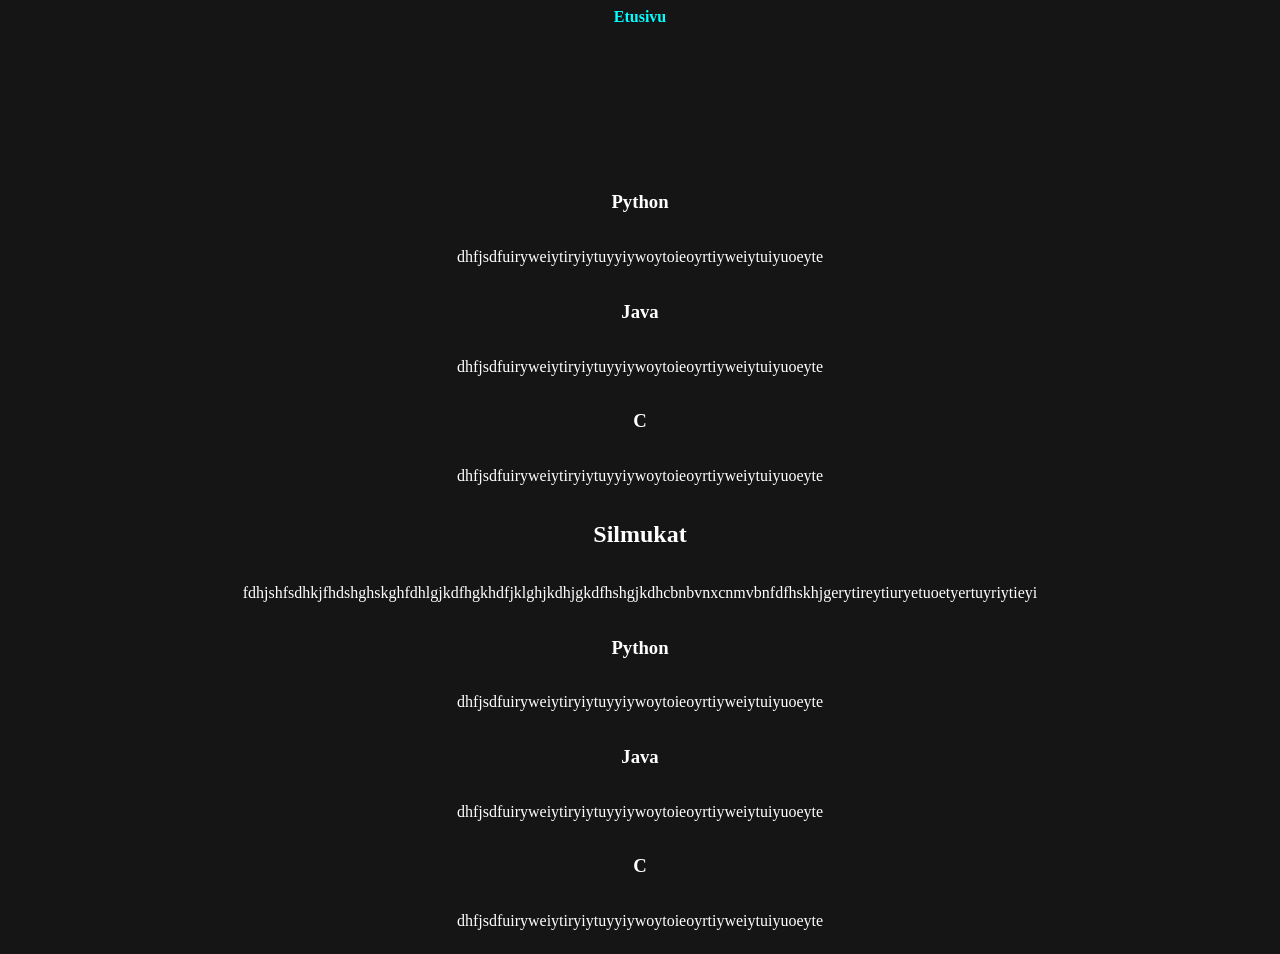
==== language-comparison.html @ f5d7fb4e "Add files via upload" ====
<!DOCTYPE html>
<html>
	<head>
		<link rel="stylesheet" href="styles.css">
	</head>
	<body>

	<header>
		<a href="./index.html" target="_top">Etusivu</a>
	</header>

	<div>
		<h1></h1>
		<p>
		</p>
	
		<div>	
			<h2></h2>
			<p>
			</p>

			<div class="python-paragraph">
				<h3>Python</h3>
				<p>dhfjsdfuiryweiytiryiytuyyiywoytoieoyrtiyweiytuiyuoeyte</p>
			</div>

			<div class="java-paragraph">
				<h3>Java</h3>
				<p>dhfjsdfuiryweiytiryiytuyyiywoytoieoyrtiyweiytuiyuoeyte</p>
			</div>

			<div class="c-paragraph">
				<h3>C</h3>
				<p>dhfjsdfuiryweiytiryiytuyyiywoytoieoyrtiyweiytuiyuoeyte</p>
			</div>
		</div>

		<div>
			<h2>Silmukat</h2>
			<p>
				fdhjshfsdhkjfhdshghskghfdhlgjkdfhgkhdfjklghjkdhjgkdfhshgjkdhcbnbvnxcnmvbnfdfhskhjgerytireytiuryetuoetyertuyriytieyi
			</p>

			<div class="python-paragraph">
				<h3>Python</h3>
				<p>dhfjsdfuiryweiytiryiytuyyiywoytoieoyrtiyweiytuiyuoeyte</p>
			</div>

			<div class="java-paragraph">
				<h3>Java</h3>
				<p>dhfjsdfuiryweiytiryiytuyyiywoytoieoyrtiyweiytuiyuoeyte</p>
			</div>

			<div class="c-paragraph">
				<h3>C</h3>
				<p>dhfjsdfuiryweiytiryiytuyyiywoytoieoyrtiyweiytuiyuoeyte</p>
			</div>
		</div>
	</div>
	</body>
</html>
---- styles.css ----
* {
	color: #FFF;
	font-family: Consolas;
}

body {
	background-color: #151515;

	display: flex;
	flex-direction: column;
	justify-content: center;
	align-items: center;
	text-align: center;	
}

.content-container {
	display: flex;
	flex-direction: column;
	justify-content: center;
	align-items: center;
	text-align: center;

	width: 70%;
}

div {
	display: flex;
	flex-direction: column;
	justify-content: center;
	align-items: center;
	text-align: center;

	width: 100%;
}

div p {
	padding: 0 1em;
}

header a {
	font-weight: bold;
	text-decoration: none;
	color: Cyan;
}

header a:visited {
	color: Cyan;
}

.python-example {
	background-color: #052505;
}

.java-example {
	background-color: #252500;
}

.c-example {
	background-color: #250505;
}

.example-image {
	width: auto;

	margin-bottom: 1em;
}

.small-example-image {
	height: 2em;
}

.medium-example-image {
	height: 4em;
}
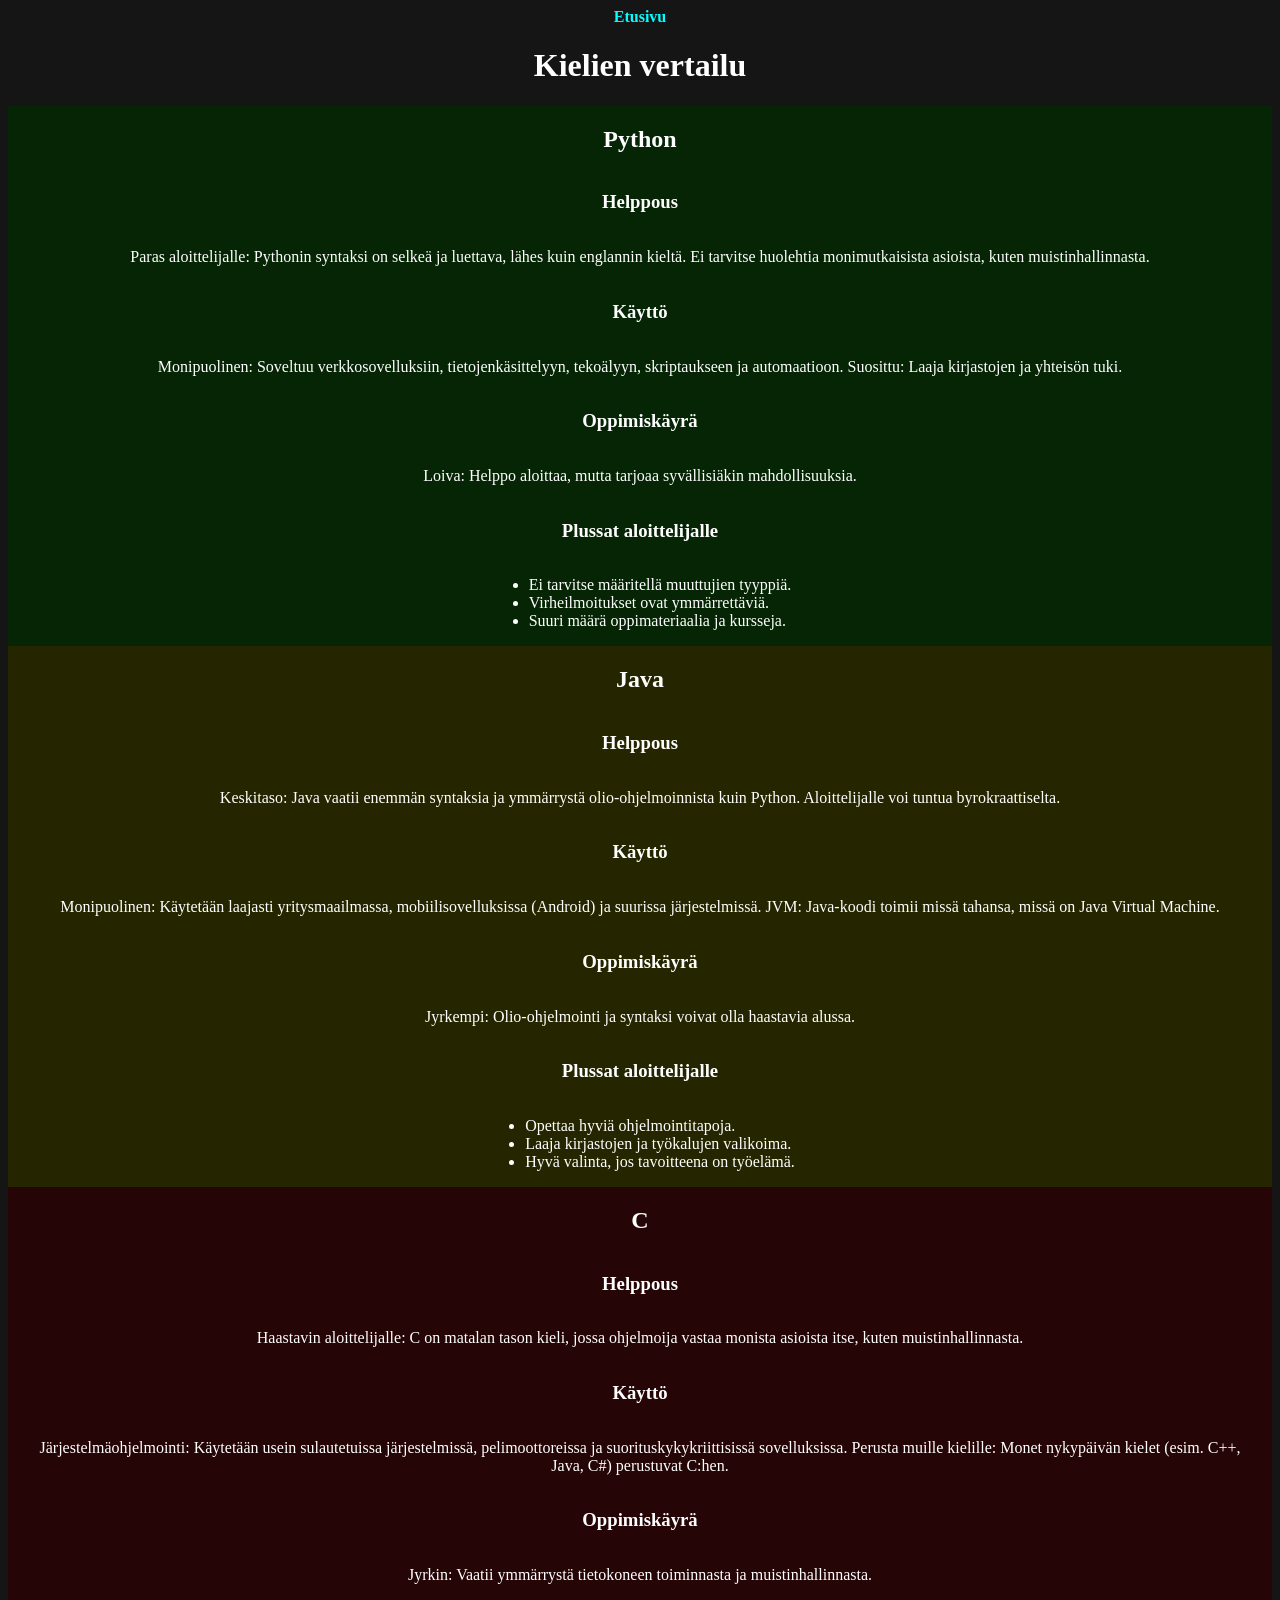
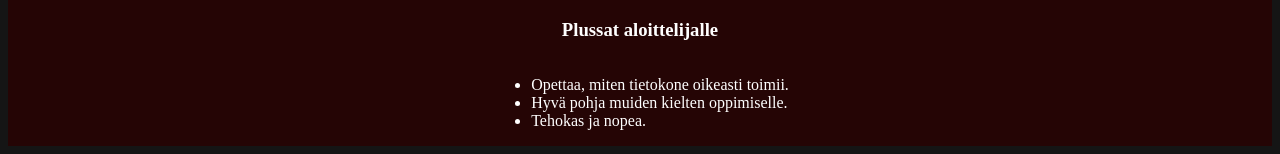
==== commit af0be975: "Add files via upload" ====
--- a/language-comparison.html
+++ b/language-comparison.html
@@ -10,52 +10,86 @@
 	</header>
 
 	<div>
-		<h1></h1>
-		<p>
-		</p>
+		<h1>Kielien vertailu</h1>
 	
-		<div>	
-			<h2></h2>
+		<div class="python-example">	
+			<h2>Python</h2>
+
+			<h3>Helppous</h3>
 			<p>
+				Paras aloittelijalle: Pythonin syntaksi on selkeä ja luettava, lähes kuin englannin kieltä. Ei tarvitse huolehtia monimutkaisista asioista, kuten muistinhallinnasta.
 			</p>
 
-			<div class="python-paragraph">
-				<h3>Python</h3>
-				<p>dhfjsdfuiryweiytiryiytuyyiywoytoieoyrtiyweiytuiyuoeyte</p>
-			</div>
+			<h3>Käyttö</h3>
+			<p>
+				Monipuolinen: Soveltuu verkkosovelluksiin, tietojenkäsittelyyn, tekoälyyn, skriptaukseen ja automaatioon. Suosittu: Laaja kirjastojen ja yhteisön tuki.
+			</p>
 
-			<div class="java-paragraph">
-				<h3>Java</h3>
-				<p>dhfjsdfuiryweiytiryiytuyyiywoytoieoyrtiyweiytuiyuoeyte</p>
-			</div>
+			<h3>Oppimiskäyrä</h3>
+			<p>
+				Loiva: Helppo aloittaa, mutta tarjoaa syvällisiäkin mahdollisuuksia.
+			</p>
 
-			<div class="c-paragraph">
-				<h3>C</h3>
-				<p>dhfjsdfuiryweiytiryiytuyyiywoytoieoyrtiyweiytuiyuoeyte</p>
-			</div>
+			<h3>Plussat aloittelijalle</h3>
+			<ul>
+				<li>Ei tarvitse määritellä muuttujien tyyppiä.</li>
+				<li>Virheilmoitukset ovat ymmärrettäviä.</li>
+				<li>Suuri määrä oppimateriaalia ja kursseja.</li>
+			</ul>
+		</div>
+		
+		<div class="java-example">	
+			<h2>Java</h2>
+
+			<h3>Helppous</h3>
+			<p>
+				Keskitaso: Java vaatii enemmän syntaksia ja ymmärrystä olio-ohjelmoinnista kuin Python. Aloittelijalle voi tuntua byrokraattiselta.
+			</p>
+
+			<h3>Käyttö</h3>
+			<p>
+				Monipuolinen: Käytetään laajasti yritysmaailmassa, mobiilisovelluksissa (Android) ja suurissa järjestelmissä. JVM: Java-koodi toimii missä tahansa, missä on Java Virtual Machine.
+			</p>
+
+			<h3>Oppimiskäyrä</h3>
+			<p>
+				Jyrkempi: Olio-ohjelmointi ja syntaksi voivat olla haastavia alussa.
+			</p>
+
+			<h3>Plussat aloittelijalle</h3>
+			<ul>
+				<li>Opettaa hyviä ohjelmointitapoja.</li>
+				<li>Laaja kirjastojen ja työkalujen valikoima.</li>
+				<li>Hyvä valinta, jos tavoitteena on työelämä.</li>
+			</ul>
 		</div>
 
-		<div>
-			<h2>Silmukat</h2>
+		<div class="c-example">	
+			<h2>C</h2>
+
+			<h3>Helppous</h3>
 			<p>
-				fdhjshfsdhkjfhdshghskghfdhlgjkdfhgkhdfjklghjkdhjgkdfhshgjkdhcbnbvnxcnmvbnfdfhskhjgerytireytiuryetuoetyertuyriytieyi
+				Haastavin aloittelijalle: C on matalan tason kieli, jossa ohjelmoija vastaa monista asioista itse, kuten muistinhallinnasta.
 			</p>
 
-			<div class="python-paragraph">
-				<h3>Python</h3>
-				<p>dhfjsdfuiryweiytiryiytuyyiywoytoieoyrtiyweiytuiyuoeyte</p>
-			</div>
+			<h3>Käyttö</h3>
+			<p>
+				Järjestelmäohjelmointi: Käytetään usein sulautetuissa järjestelmissä, pelimoottoreissa ja suorituskykykriittisissä sovelluksissa. Perusta muille kielille: Monet nykypäivän kielet (esim. C++, Java, C#) perustuvat C:hen.
+			</p>
 
-			<div class="java-paragraph">
-				<h3>Java</h3>
-				<p>dhfjsdfuiryweiytiryiytuyyiywoytoieoyrtiyweiytuiyuoeyte</p>
-			</div>
+			<h3>Oppimiskäyrä</h3>
+			<p>
+				Jyrkin: Vaatii ymmärrystä tietokoneen toiminnasta ja muistinhallinnasta.
+			</p>
 
-			<div class="c-paragraph">
-				<h3>C</h3>
-				<p>dhfjsdfuiryweiytiryiytuyyiywoytoieoyrtiyweiytuiyuoeyte</p>
-			</div>
+			<h3>Plussat aloittelijalle</h3>
+			<ul>
+				<li>Opettaa, miten tietokone oikeasti toimii.</li>
+				<li>Hyvä pohja muiden kielten oppimiselle.</li>
+				<li>Tehokas ja nopea.</li>
+			</ul>
 		</div>
+		
 	</div>
 	</body>
 </html>
--- a/styles.css
+++ b/styles.css
@@ -47,6 +47,10 @@
 	color: Cyan;
 }
 
+li {
+	text-align: left;
+}
+
 .python-example {
 	background-color: #052505;
 }
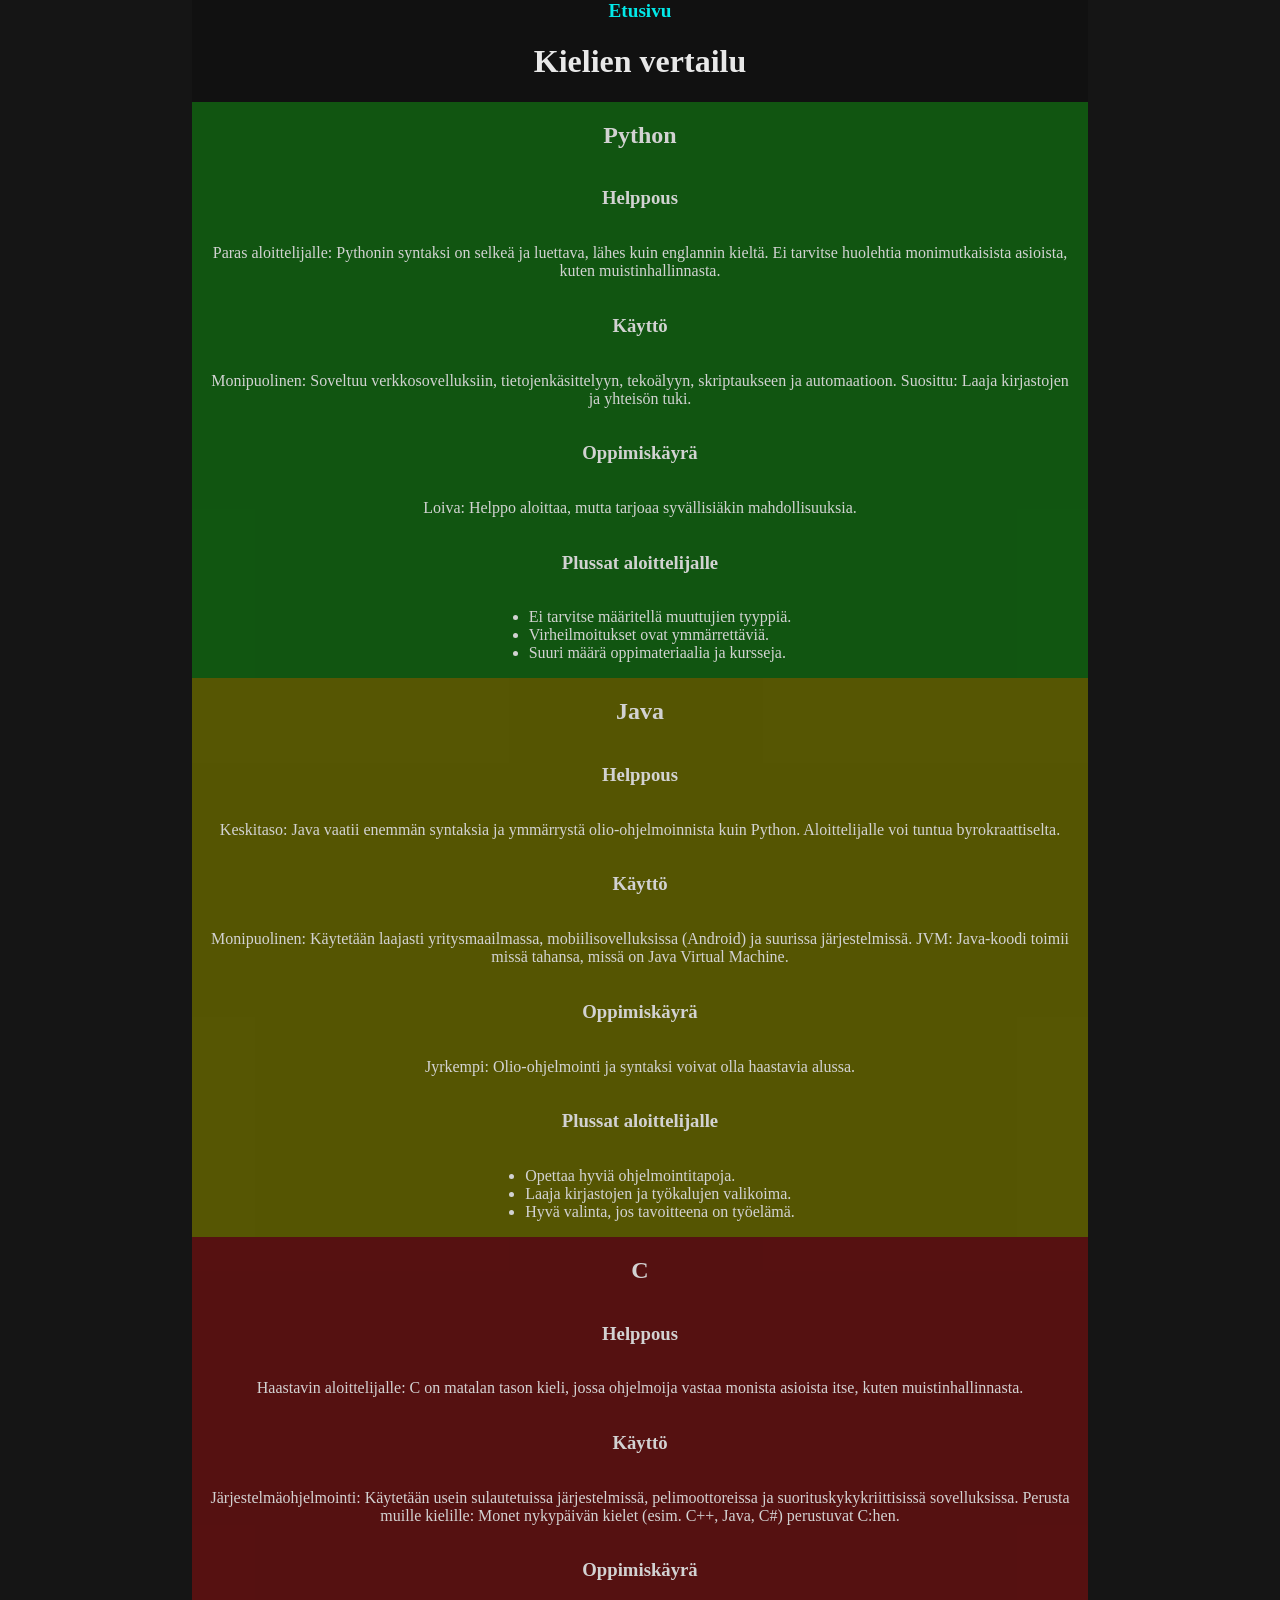
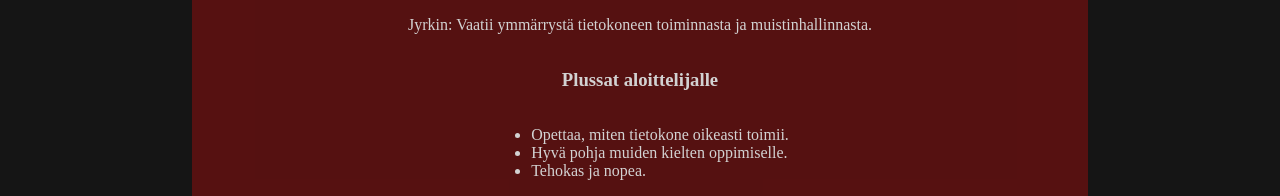
==== commit 43ad53d8: "Add files via upload" ====
--- a/language-comparison.html
+++ b/language-comparison.html
@@ -9,7 +9,7 @@
 		<a href="./index.html" target="_top">Etusivu</a>
 	</header>
 
-	<div>
+	<div class="content-container">
 		<h1>Kielien vertailu</h1>
 	
 		<div class="python-example">	
--- a/styles.css
+++ b/styles.css
@@ -5,12 +5,15 @@
 
 body {
 	background-color: #151515;
+	background-image: url("./images/100_taustakuva.jpg");
 
 	display: flex;
 	flex-direction: column;
 	justify-content: center;
 	align-items: center;
 	text-align: center;	
+
+	margin: unset;
 }
 
 .content-container {
@@ -21,6 +24,9 @@
 	text-align: center;
 
 	width: 70%;
+
+	background-color: #111;
+	opacity: 0.9;
 }
 
 div {
@@ -37,13 +43,22 @@
 	padding: 0 1em;
 }
 
-header a {
+header {
+	width: 70%;
+
+	font-size: 1.2em;
+
+	background-color: #111;
+	opacity: 0.9;
+}
+
+a {
 	font-weight: bold;
 	text-decoration: none;
 	color: Cyan;
 }
 
-header a:visited {
+a:visited {
 	color: Cyan;
 }
 
@@ -51,22 +66,45 @@
 	text-align: left;
 }
 
+iframe {
+ 	width: 70%;
+	height: 30em;
+}
+
+@media screen and (max-width: 1000px) {
+	header {
+		font-size: 1.5em;
+	}
+
+	iframe {
+		height: 15em;
+	}
+}
+
 .python-example {
-	background-color: #052505;
+	background-color: #161;
+	opacity: 0.9;
 }
 
 .java-example {
-	background-color: #252500;
+	background-color: #660;
+	opacity: 0.9;
 }
 
 .c-example {
-	background-color: #250505;
+	background-color: #611;
+	opacity: 0.9;
 }
 
 .example-image {
 	width: auto;
 
 	margin-bottom: 1em;
+}
+
+.info-image {
+	max-width: 100%;
+	height: 25em;
 }
 
 .small-example-image {
@@ -76,3 +114,42 @@
 .medium-example-image {
 	height: 4em;
 }
+
+.question {
+	background-color: #111;
+	opacity: 0.9;
+}
+
+.question > input, button {
+	height: 2em;
+
+	margin: 1em;
+
+	color: Black;
+}
+
+.question > input {
+	width: 50%;
+}
+
+@media screen and (max-width: 1000px) {
+	header {
+		font-size: 1.5em;
+	}
+
+	.question > input, button {
+		height: 3em;
+
+		margin: 1.5em;
+
+		font-size: 1.2em;
+	}
+	
+	.question > button {
+		width: 30%;
+	}
+
+	.question > input {
+		width: 70%;
+	}
+}
